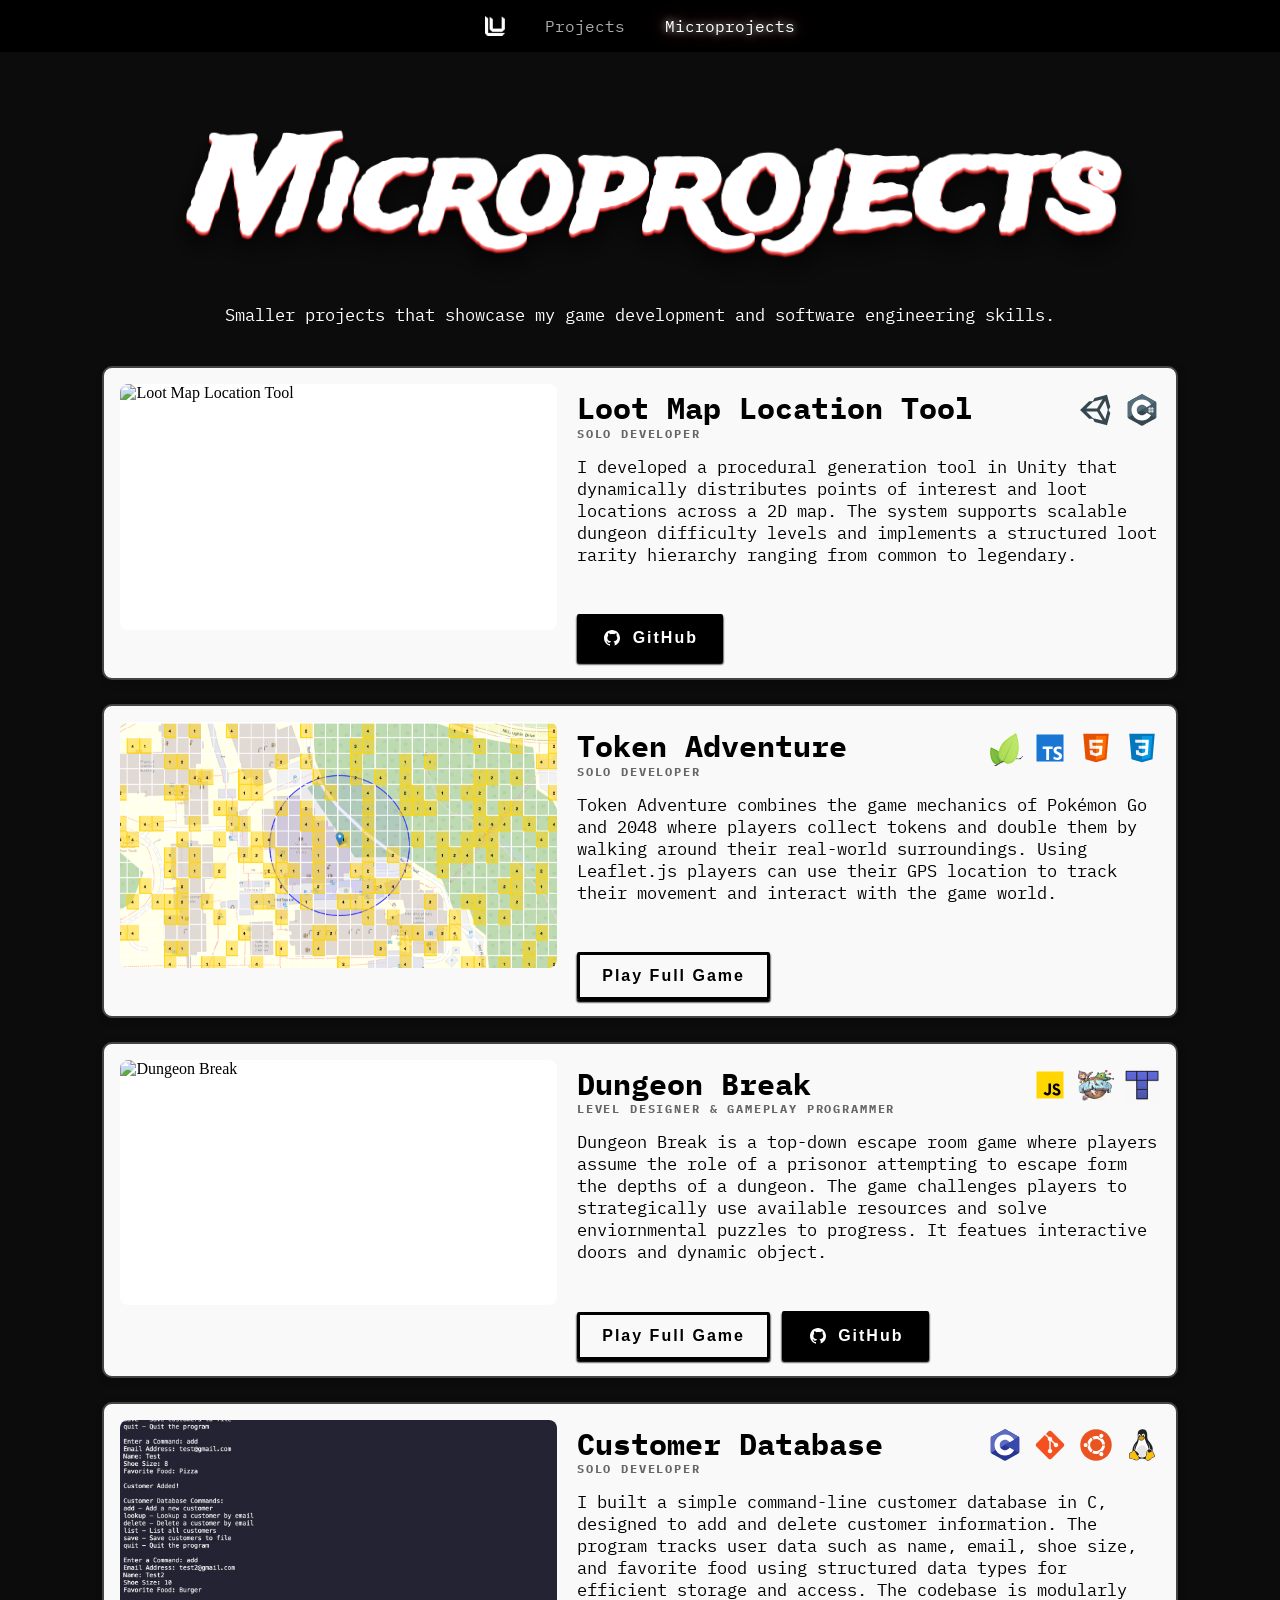
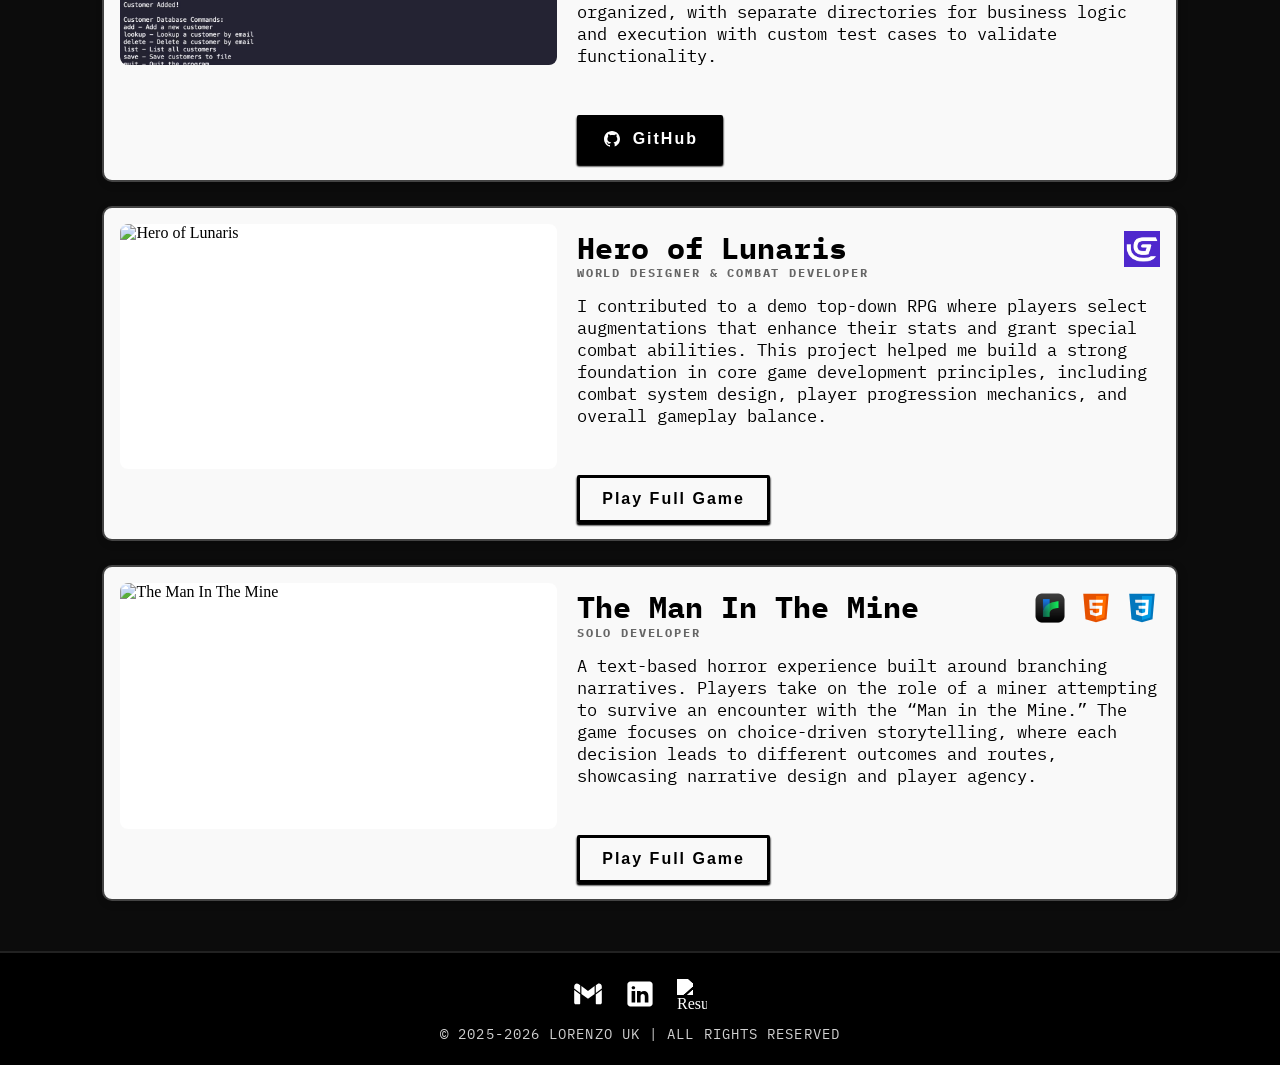
==== microprojects.html @ d59fb5ec "Portfolio v3.3 Finished" ====
<!DOCTYPE html>
<html lang="en">
<head>
    <meta charset="UTF-8">
    <meta name="viewport" content="width=device-width, initial-scale=1.0">
    <title>Lorenzo Uk - Microprojects</title>
    <link rel="preconnect" href="https://fonts.googleapis.com">
    <link rel="preconnect" href="https://fonts.gstatic.com" crossorigin>
    <link href="https://fonts.googleapis.com/css2?family=Trade+Winds&display=swap" rel="stylesheet">
    <link href="https://fonts.googleapis.com/css2?family=IBM+Plex+Mono:ital,wght@0,100;0,200;0,300;0,400;0,500;0,600;0,700;1,100;1,200;1,300;1,400;1,500;1,600;1,700&family=Londrina+Outline&family=Rubik+Glitch&display=swap" rel="stylesheet">
    <link rel="icon" href="img/icons/logo.png" type="image/png">
    <link rel="stylesheet" href="style.css">
</head>
<body class="projects-page microprojects-page">

    <!-- Navigation Bar -->
    <nav class="navbar">
        <div class="home">
            <a href="index.html" class="nav-link nav-home"><img src="img/icons/logo.png" alt="Logo" class="logo"></a>
        </div>
        <a href="projects.html" class="nav-link">Projects</a>
        <a href="microprojects.html" class="nav-link active">Microprojects</a>
    </nav>

    <main>
        <!-- Projects -->
        <section class="project-showcase" id="projects">
        <div class="projects-overlay">
            <div class="projects">
            <div class="projects-text">
                <h1>Microprojects</h1>
                <p>Smaller projects that showcase my game development and software engineering skills.</p>
            </div>

                <div class="content-box content-box-split" id="loot-map-location-tool">
                    <div class="showcase-section">
                        <img class="showcase-img" src="img/showcase/lootmaplocation.png" alt="Loot Map Location Tool">
                    </div>
                    <div class="contents">
                        <h2>Loot Map Location Tool</h2>
                        <div class="project-role">Solo Developer</div>
                        <div class="project-icons">
                            <img class="icon-img" src="img/icons/unity.svg" alt="Unity">
                            <img class="icon-img" src="img/icons/c-sharp.svg" alt="C#">
                        </div>
                        <p>I developed a procedural generation tool in Unity that dynamically distributes points of interest and loot locations across a 2D map. The system supports scalable dungeon difficulty levels and implements a structured loot rarity hierarchy ranging from common to legendary.</p>
                        <div class="project-actions">
                            <div class="project-actions">
                                <a class="project-link project-link-github" href="https://github.com/lorenzouk/loot-map-generator" target="_blank" rel="noopener noreferrer" aria-label="GitHub repository for Loot Map Location Tool">
                                    <img src="img/icons/social-github.svg" alt="GitHub">
                                    <span>GitHub</span>
                                </a>
                            </div>
                        </div> 
                    </div>
                </div>

                <div class="content-box content-box-split" id="token-adventure">
                    <div class="showcase-section">
                        <img class="showcase-img" src="img/showcase/tokenadventure.png" alt="Token Adventure">
                    </div>
                    <div class="contents">
                        <h2>Token Adventure</h2>
                        <div class="project-role">Solo Developer</div>
                        <div class="project-icons">
                            <img class="icon-img" src="img/icons/leaflet.png" alt="Leaflet.js">
                            <img class="icon-img" src="img/icons/typescript.svg" alt="TypeScript">
                            <img class="icon-img" src="img/icons/html5.svg" alt="HTML5">
                            <img class="icon-img" src="img/icons/css.svg" alt="CSS">
                        </div>
                        <p>Token Adventure combines the game mechanics of Pokémon Go and 2048 where players collect tokens and double them by walking around their real-world surroundings. Using Leaflet.js players can use their GPS location to track their movement and interact with the game world.
                        <div class="project-actions">
                            <div class="project-actions">
                                <a class="project-link project-link-primary" href="https://lorenzouk.github.io/cmpm-121-f25-d3/" target="_blank" rel="noopener noreferrer">
                                    <span>Play Full Game</span>
                                </a>
                            </div>
                        </div> 
                    </div>
                </div>

                <div class="content-box content-box-split" id="dungeon-break">
                    <div class="showcase-section">
                        <img class="showcase-img" src="img/showcase/dungeonbreak.png" alt="Dungeon Break">
                    </div>
                    <div class="contents">
                        <h2>Dungeon Break</h2>
                        <div class="project-role">Level Designer & Gameplay Programmer</div>
                        <div class="project-icons">
                            <img class="icon-img" src="img/icons/javascript.svg" alt="JavaScript">
                            <img class="icon-img" src="img/icons/phaser.png" alt="Phaser">
                            <img class="icon-img" src="img/icons/tiled.png" alt="Tiled">
                        </div>
                        <p>Dungeon Break is a top-down escape room game where players assume the role of a prisonor attempting to escape form the depths of a dungeon. The game challenges players to strategically use available resources and solve enviornmental puzzles to progress. It featues interactive doors and dynamic object.</p>
                        <div class="project-actions">
                            <div class="project-actions">
                                <a class="project-link project-link-github" href="https://github.com/lorenzouk/dungeon-break" target="_blank" rel="noopener noreferrer" aria-label="GitHub repository for Dungeon Break">
                                    <img src="img/icons/social-github.svg" alt="GitHub">
                                    <span>GitHub</span>
                                </a>
                                <a class="project-link project-link-primary" href="https://lorenzouk.itch.io/dungeon-break" target="_blank" rel="noopener noreferrer">
                                    <span>Play Full Game</span>
                                </a>
                            </div>
                        </div> 
                    </div>
                </div>

                <div class="content-box content-box-split" id="customer-database">
                    <div class="showcase-section">
                        <img class="showcase-img" src="/img/showcase/customer.png" alt="Customer Database">
                    </div>
                    <div class="contents">
                        <h2>Customer Database</h2>
                        <div class="project-role">Solo Developer</div>
                        <div class="project-icons">
                            <img class="icon-img" src="img/icons/c.svg" alt="C">
                            <img class="icon-img" src="img/icons/git.svg" alt="Git">
                            <img class="icon-img" src="img/icons/ubuntu.svg" alt="Ubuntu">
                            <img class="icon-img" src="img/icons/linux.svg" alt="Linux">
                        </div>
                        <p>I built a simple command-line customer database in C, designed to add and delete customer information. The program tracks user data such as name, email, shoe size, and favorite food using structured data types for efficient storage and access. The codebase is modularly organized, with separate directories for business logic and execution with custom test cases to validate functionality.</p>
                        <div class="project-actions">
                            <div class="project-actions">
                                <a class="project-link project-link-github" href="https://github.com/lorenzouk/customer-database" target="_blank" rel="noopener noreferrer" aria-label="GitHub repository for Customer Database">
                                    <img src="img/icons/social-github.svg" alt="GitHub">
                                    <span>GitHub</span>
                                </a>
                            </div>
                        </div> 
                    </div>
                </div>
                
                <div class="content-box content-box-split" id="hero-of-lunaris">
                    <div class="showcase-section">
                        <img class="showcase-img" src="img/showcase/herooflunaris.png" alt="Hero of Lunaris">
                    </div>
                    <div class="contents">
                        <h2>Hero of Lunaris</h2>
                        <div class="project-role">World Designer & Combat Developer</div>
                        <div class="project-icons">
                            <img class="icon-img" src="img/icons/gdevelop.png" alt="GDevelop">
                        </div>
                        <p>I contributed to a demo top-down RPG where players select augmentations that enhance their stats and grant special combat abilities. This project helped me build a strong foundation in core game development principles, including combat system design, player progression mechanics, and overall gameplay balance.</p>
                        <div class="project-actions">
                            <div class="project-actions">
                                <a class="project-link project-link-primary" href="https://lorenzouk.itch.io/hero-of-lunaris" target="_blank" rel="noopener noreferrer">
                                    <span>Play Full Game</span>
                                </a>
                            </div>
                        </div> 
                    </div>
                </div>

                <div class="content-box content-box-split" id="the-man-in-the-mine">
                    <div class="showcase-section">
                        <img class="showcase-img" src="img/showcase/themaninthemine.png" alt="The Man In The Mine">
                    </div>
                    <div class="contents">
                        <h2>The Man In The Mine</h2>
                        <div class="project-role">Solo Developer</div>
                        <div class="project-icons">
                            <img class="icon-img" src="img/icons/twine.png" alt="Twine">
                            <img class="icon-img" src="img/icons/html5.svg" alt="HTML5">
                            <img class="icon-img" src="img/icons/css.svg" alt="CSS">
                        </div>
                        <p>A text-based horror experience built around branching narratives. Players take on the role of a miner attempting to survive an encounter with the “Man in the Mine.” The game focuses on choice-driven storytelling, where each decision leads to different outcomes and routes, showcasing narrative design and player agency.</p>
                        <div class="project-actions">
                            <div class="project-actions">
                                <a class="project-link project-link-primary" href="https://lorenzouk.itch.io/the-man-in-the-mine" target="_blank" rel="noopener noreferrer">
                                    <span>Play Full Game</span>
                                </a>
                            </div>
                        </div> 
                    </div>
                </div>

            </div>
        </div>
        </section>

        <!-- Footer -->
        <footer>
            <nav class="socials" id="socials" aria-label="Social media links">
                    <a href="mailto:lorenzokiri.uk@gmail.com" target="_blank" rel="noopener noreferrer" aria-label="Email">
                        <img src="img/icons/social-email.svg" alt="Email" class="social-icon" width="40" height="40">
                    </a>
                    <a href="https://www.linkedin.com/in/lorenzo-uk/" target="_blank" rel="noopener noreferrer" aria-label="LinkedIn">
                        <img src="img/icons/social-linkedin.svg" alt="LinkedIn" class="social-icon" width="40" height="40">
                    </a>
                    <a href="downloads/lorenzo_uk_resume.pdf" target="_blank" rel="noopener noreferrer" aria-label="Resume">
                        <img src="img/icons/resume.svg" alt="Resume" class="social-icon" width="40" height="40">
                    </a>
                    </nav>
            <p class="copyright">&copy; 2025-2026 Lorenzo Uk | All rights reserved</p>
        </footer>
  </main>
  <script src="script.js"></script>
</body>
</html>
---- style.css ----
/* Base */
body {
  margin: 0;
  background-color: black;
}

/* Logo */
.home {
  display: flex;
  align-items: center;
}

.logo {
  height: 20px;
  width: auto;
  transition: filter 0.2s ease, transform 0.2s ease;
}

.home a {
  display: inline-flex;
  align-items: center;
  transition: transform 0.2s ease;
}

.home a:hover .logo,
.home a.active .logo {
  filter: brightness(0) saturate(100%) invert(19%) sepia(91%) saturate(7244%) hue-rotate(357deg) brightness(91%) contrast(120%) drop-shadow(0 0 10px rgba(255, 90, 90, 0.9));
  transform: scale(1.06);
}

/* Typography */
h1 {
  font-size: 130px;
  font-family: "Trade Winds", system-ui;
  margin-bottom: 1px;
  text-shadow:
    0 1px 0 #ff7d7d,
    0 2px 0 #e65858,
    0 3px 0 #c82f2f,
    0 4px 0 #990d0d,
    0 10px 18px rgba(0, 0, 0, 0.50),
    0 16px 28px rgba(0, 0, 0, 0.40),
    0 24px 40px rgba(0, 0, 0, 0.30);
  transform: perspective(500px) rotateX(6deg) rotateY(-2deg);
}

h2 {
  font-size: 30px;
  margin: 0;
}

h3 {
  font-family: "Londrina Outline", "Rubik Glitch", sans-serif;
  font-size: clamp(2.2rem, 3.5vw, 3rem);
  color: #ff2a2a;
  text-shadow:
    0 0 1px #000000,
    0 0 4px #ff6b6b,
    0 0 8px rgba(255, 26, 26, 0.35),
    0 1px 0 #000000,
    0 2px 0 #000000,
    0 3px 0 #000000,
    0 10px 18px rgba(0, 0, 0, 0.60),
    0 16px 28px rgba(0, 0, 0, 0.45);
  transform: perspective(700px) rotateX(6deg) rotateY(-2deg);
  margin-top: 0;
  margin-left: -8px;
}

h4 {
  font-size: 30px;
  margin-top: 0;
  margin-bottom: 18px;
  font-family: "Trade Winds", system-ui;
  color: #fefcfc;
  text-shadow:
    0 1px 0 #ff7d7d,
    0 2px 0 #e65858,
    0 3px 0 #c82f2f,
    0 4px 0 #990d0d,
    0 10px 18px rgba(0, 0, 0, 0.50),
    0 16px 28px rgba(0, 0, 0, 0.40),
    0 24px 40px rgba(0, 0, 0, 0.30);
  transform: perspective(500px) rotateX(6deg) rotateY(-2deg);
}

p {
  font-size: 16.5px;
  font-family: "IBM Plex Mono", monospace;
}

.role-prefix {
  color: #d9f6ff;
}

.role-text {
  display: inline-block;
  margin-left: 250px;
  margin-top: -10px;
  font-family: "Londrina Outline", "Rubik Glitch", sans-serif;
  font-size: clamp(2.2rem, 3.5vw, 3rem);
  color: #ff2a2a;
  text-shadow:
    0 0 1px #000000,
    0 0 4px #ff6b6b,
    0 0 8px rgba(255, 26, 26, 0.35),
    0 1px 0 #000000,
    0 2px 0 #000000,
    0 3px 0 #000000,
    0 10px 18px rgba(0, 0, 0, 0.60),
    0 16px 28px rgba(0, 0, 0, 0.45);
  transform: perspective(700px) rotateX(6deg) rotateY(-2deg);
  transition: opacity 0.35s ease, transform 0.35s ease;
}

.role-text.show {
  opacity: 1;
  transform: translateY(0) scale(1);
}

.role-text:not(.show) {
  opacity: 0;
  transform: translateY(8px) scale(0.97);
}

.role-cursor {
  color: #ffffff;
  animation: cursorBlink 1s steps(1) infinite;
}

/* Navigation */
.navbar {
  position: fixed;
  top: 0;
  left: 0;
  background-color: black;
  box-sizing: border-box;
  display: flex;
  justify-content: center;
  padding: 2px 15px;
  width: 100%;
  z-index: 1000;
}

.navbar a,
.navbar .nav-link {
  color: rgb(172, 171, 171);
  text-decoration: none;
  padding: 14px 20px;
  font-size: 16px;
  font-family: "IBM Plex Mono", monospace;
  transition: color 0.3s ease, text-shadow 0.3s ease, box-shadow 0.3s ease, transform 0.2s ease;
}

.navbar .nav-link {
  display: inline-flex;
  align-items: center;
  justify-content: center;
  border-radius: 6px;
}

.navbar .nav-link:hover,
.navbar .nav-link.active {
  color: #fff;
  text-shadow: 0 0 8px rgba(255, 255, 255, 0.8), 0 0 18px rgba(255, 90, 90, 0.7);
  box-shadow: none;
  transform: none;
}

.navbar .nav-link.active {
  filter: brightness(1.15);
}

.navbar a:hover {
  color: #fff;
  filter: none;
}

/* Hero */
.name {
  position: relative;
  height: 60vh;
  overflow: hidden;
}

.name .bg-video {
  position: absolute;
  top: 50%;
  left: 50%;
  width: 1920px;
  height: 1080px;
  transform: translate(-50%, -50%);
  object-fit: contain;
  z-index: -1;
  pointer-events: none;
}

.overlay {
  width: 100%;
  height: 100%;
  background: linear-gradient(rgba(0, 0, 0, 0.65), rgba(0, 0, 0, 0.75));
}

.name-layout {
  position: absolute;
  inset: 0;
  display: flex;
  align-items: center;
  justify-content: flex-start;
  gap: 40px;
  padding: 0 8%;
  box-sizing: border-box;
}

.hero-photo {
  width: 330px !important;
  height: auto !important;
  object-fit: contain !important;
  filter: drop-shadow(0 0 10px rgba(0, 0, 0, 0.55));
  opacity: 0.95;
  margin-top: 200px;
}

.name-text {
  position: absolute;
  top: 54%;
  left: 50%;
  transform: translate(-50%, -50%);
  text-align: center;
  color: white;
  line-height: 0.9;
}

.name-text h1 {
  letter-spacing: 2px;
  margin-bottom: 0;
  text-shadow:
    0 2px 0 #ffbfbf,
    0 4px 0 #ff8c8c,
    0 6px 0 #f04d4d,
    0 8px 0 #d81c1c,
    0 12px 20px rgba(0, 0, 0, 0.60),
    0 20px 34px rgba(0, 0, 0, 0.42),
    0 28px 46px rgba(0, 0, 0, 0.30);
  transform: perspective(700px) rotateX(8deg) rotateY(-3deg);
}

/* Bio Section */
.bio-section {
  background-color: #0a0a0a;
  padding: 40px 8%;
  border-top: 1px solid #222;
  border-bottom: 1px solid #222;
}

.bio-container {
  max-width: 1200px;
  margin: 0 auto;
  display: flex;  align-items: center;
  justify-content: space-between;
  gap: 60px;
  padding: 50px;
}

.bio-text {
  color: #d9d9d9;
  font-size: 18px;
  line-height: 1.6;
  font-family: "IBM Plex Mono", monospace;
  margin: 0;
}

.tech-stack {
  display: flex;
  flex-direction: column;
  align-items: center;
  border: 2px solid #ff0000;
  padding: 25px 35px;
  border-radius: 8px;
  box-shadow: 0 0 15px rgba(169, 0, 0, 0.636), 0 0 30px rgba(0, 0, 0, 0.5);
  transition: all 0.3s ease;
}

.tech-icons {
  display: grid;
  grid-template-columns: repeat(5, 1fr);
  gap: 20px;
}

.tech-icons img {
  width: 40px;
  height: 40px;
  opacity: 0.8;
  transition: opacity 0.3s ease, transform 0.3s ease;
}

.tech-icons img:hover {
  opacity: 1;
  transform: scale(1.1);
}

.tech-icons a {
  display: flex;
  text-decoration: none;
}

.content-box {
  transition: transform 0.2s ease, box-shadow 0.2s ease;
}

body.microprojects-page .content-box:has(.project-link),
body.microprojects-page .content-box:has(.project-link):hover,
body.microprojects-page .content-box:hover {
  cursor: default;
  transform: none;
  box-shadow: 2px 2px 8px rgba(0,0,0,0.2);
}

.content-box:has(.project-link) {
  cursor: pointer;
}

.content-box:has(.project-link):hover {
  transform: scale(1.02);
}

/* Buttons and Links */
button {
  font-size: 15px;
  font-family: 'FFFFORWA', sans-serif;
  letter-spacing: 2px;
  font-weight: bold;
  text-align: center;
  padding: 0.7em 2em;
  border: 3px solid #000;
  border-radius: 2px;
  background: none;
  color: #000;
  text-decoration: none;
  box-shadow: 0 2px 2px black, 0 2px 2px black;
  transition: 0.3s ease all;
  position: relative;
  z-index: 1;
}

button:before {
  content: '';
  position: absolute;
  top: 0;
  left: 50%;
  right: 50%;
  bottom: 0;
  background-color: black;
  opacity: 0;
  transition: 0.5s all ease;
  z-index: -1;
}

button:hover,
button:focus-visible {
  color: white;
}

button:hover:before,
button:focus-visible:before {
  left: 0;
  right: 0;
  opacity: 1;
}

button:active {
  transform: scale(0.9);
}

.project-actions {
  display: flex;
  align-items: center;
  justify-content: flex-start;
  gap: 12px;
  flex-wrap: wrap;
  margin-top: 1.5rem;
}

.project-link {
  display: inline-flex;
  align-items: center;
  justify-content: center;
  gap: 0.65rem;
  min-height: 48px;
  padding: 0.7em 1.4em;
  font-family: 'Raleway', sans-serif;
  letter-spacing: 2px;
  font-weight: bold;
  border: 3px solid #000;
  border-radius: 2px;
  background: none;
  color: #000;
  text-decoration: none;
  box-shadow: 0 2px 2px black, 0 2px 2px black;
  transition: 0.3s ease all;
  position: relative;
  z-index: 1;
  box-sizing: border-box;
}

.resume-button {
  margin-top: 1.75rem;
  border-color: #ff2a2a;
  color: #ff2a2a;
  box-shadow: 0 2px 2px rgba(255, 42, 42, 0.7), 0 2px 2px rgba(255, 42, 42, 0.7);
}

.project-link.resume-button:before {
  content: '';
  position: absolute;
  top: 0;
  left: 50%;
  right: 50%;
  bottom: 0;
  background-color: #ff2a2a;
  opacity: 0;
  transition: 0.5s all ease;
  z-index: -1;
}

.project-link.resume-button:hover,
.project-link.resume-button:focus-visible {
  color: #fff;
}

.project-link.resume-button:hover:before,
.project-link.resume-button:focus-visible:before {
  left: 0;
  right: 0;
  opacity: 1;
}

.project-link:before {
  content: '';
  position: absolute;
  top: 0;
  left: 50%;
  right: 50%;
  bottom: 0;
  background-color: #000;
  opacity: 0;
  transition: 0.5s all ease;
  z-index: -1;
}

.project-link:hover,
.project-link:focus-visible {
  color: #fff;
}

.project-link:hover:before,
.project-link:focus-visible:before {
  left: 0;
  right: 0;
  opacity: 1;
}

.project-link:active {
  transform: scale(0.9);
}

.project-link img {
  width: 20px;
  height: 20px;
  display: block;
  filter: brightness(0) saturate(100%);
}

.project-link:hover img,
.project-link:focus-visible img {
  filter: brightness(0) invert(1);
}

.project-link-primary {
  order: 1;
  flex: 0 0 auto;
}

.project-link-github {
  order: 2;
  min-width: 132px;
  background-color: #000;
  color: #fff;
}

.project-link-github:before {
  background-color: #fff;
}

.project-link-github img {
  filter: brightness(0) invert(1);
}

.project-link-github:hover,
.project-link-github:focus-visible {
  color: #000;
}

.project-link-github:hover img,
.project-link-github:focus-visible img {
  filter: brightness(0) saturate(100%);
}

.project-icons {
  margin: 0.75rem 0 0.2rem;
}

.project-icons .icon-img {
    width: 24px;
    height: auto;
    margin-right: 0.4rem;
    vertical-align: middle;
    animation: none !important;
    transition: none !important;
    filter: none !important;
    cursor: default !important;
}

.project-icons .icon-img:hover {
    transform: none !important;
    filter: none !important;
}

.project-role {
    font-size: 0.72rem;
    font-weight: 700;
    letter-spacing: 0.16em;
    text-transform: uppercase;
    color: #666;
  margin: 0 0 0.9rem;
}

.box {
  color: black;
  width: 260px;
  padding: 20px;
  border-radius: 10px;
  background: linear-gradient(135deg, #ffffff 0%, #f9f9f9 100%);
  box-shadow: 2px 2px 8px rgba(0,0,0,0.2);
  transition: all 0.4s ease;
  opacity: 0;
  transform: translateY(40px);
  position: relative;
  overflow: hidden;
}

.box::before {
  position: absolute;
  top: -50%;
  left: -50%;
  width: 200%;
  height: 200%;
  background: radial-gradient(circle, rgba(255,255,255,0.3) 0%, transparent 70%);
  opacity: 0;
  transition: opacity 0.4s ease;
  pointer-events: none;
}

.box:hover::before {
  opacity: 1;
}

.box:hover {
  transform: translateY(-12px) scale(1.03);
  box-shadow: 0 12px 24px rgba(0, 0, 0, 0.25), 0 0 40px rgba(0, 0, 0, 0.1);
}

.contact {
  max-width: 900px;
  margin: 0 auto;
  text-align: center;
}

.contact h3 {
  margin-bottom: 12px;
  margin-left: 0;
}

.contact p {
  margin: 0 auto;
  max-width: 700px;
  color: #d9d9d9;
  line-height: 1.7;
  font-size: 1rem;
}

.socials {
  display: flex;
  align-items: center;
  gap: 18px;
  flex-wrap: wrap;
  margin: 28px auto 0;
  margin-left: -7px;
  max-width: 900px;
}

.socials a {
  display: inline-flex;
  align-items: center;
  justify-content: center;
  width: 42px;
  height: 42px;
  border: none;
  background: transparent;
  border-radius: 0;
  transition: transform 0.2s ease;
}

.social-icon {
  width: 38px;
  height: 38px;
  display: block;
  object-fit: contain;
  filter: brightness(0) invert(1);
  transition: filter 0.2s ease;
}

.socials a:hover .social-icon {
  filter: brightness(0) saturate(100%) invert(24%) sepia(99%) saturate(7120%) hue-rotate(352deg) brightness(95%) contrast(105%);
}

footer .socials {
  display: flex;
  align-items: center;
  justify-content: center;
  gap: 14px;
  flex-wrap: wrap;
  margin: 0 auto;
  width: 100%;
}

footer .socials a {
  width: 38px;
  height: 38px;
}

footer .social-icon {
  width: 30px;
  height: 30px;
}

footer {
  display: flex;
  flex-direction: column;
  justify-content: center;
  align-items: center;
  gap: 12px;
  background: #000000;
  border-top: 1px solid #222;
  padding: 22px 16px;
  width: 100%;
  box-sizing: border-box;
}

.copyright {
  margin: 0;
  color: #d1d1d1;
  font-size: 0.85rem;
  letter-spacing: 0.08em;
  text-transform: uppercase;
  text-align: center;
}


/* Projects */
.projects-page {
  background: #000;
  scroll-behavior: smooth;
}

.projects-page .project-side-nav {
  position: fixed;
  left: 18px;
  top: 50%;
  transform: translateY(-50%);
  width: 200px;
  background: rgba(18, 18, 18, 0.92);
  border: 1px solid rgba(255, 255, 255, 0.08);
  border-radius: 14px;
  z-index: 1200;
  backdrop-filter: blur(4px);
}

.projects-page .project-side-nav ul {
  list-style: none;
  margin: 0;
  padding: 12px 10px;
  display: flex;
  flex-direction: column;
  gap: 8px;
}

.projects-page .project-side-nav a {
  display: block;
  padding: 10px 12px;
  border-radius: 9px;
  color: #d9d9d9;
  text-decoration: none;
  font-family: "IBM Plex Mono", monospace;
  font-size: 0.78rem;
  letter-spacing: 0.08em;
  text-transform: uppercase;
  line-height: 1.35;
  transition: background-color 0.2s ease, color 0.2s ease, box-shadow 0.2s ease, transform 0.2s ease;
}

.projects-page .project-side-nav a:hover,
.projects-page .project-side-nav a.active {
  background: rgba(255, 255, 255, 0.06);
  color: #ffffff;
  box-shadow: inset 0 0 0 1px rgba(255, 255, 255, 0.08);
  transform: translateX(2px);
}

.project-showcase {
  background-color: #171717;
  border-top: 1px solid #151515;
  border-bottom: 1px solid #222;
}

.project-showcase .projects-overlay {
  background: rgba(10, 10, 10, 0.82);
  padding: 50px 8%;
}

.microprojects-page .content-box {
  scroll-margin-top: 90px;
}

.microprojects-page .content-box + .content-box {
  margin-top: 24px;
}

.projects-background {
  position: relative;
  overflow: hidden;
  background: linear-gradient(135deg, #0b0b0b 0%, #232323 100%);
}

.projects {
  justify-content: space-between;
  margin: 0 auto;
  color: white;
}

.projects-overlay {
  background: rgba(0, 0, 0, 0.7);
  position: relative;
  z-index: 2;
  padding: 50px;
}

.projects-text {
  text-align: center;
  margin-top: -60px;
  margin-bottom: 40px;
}


.featured-project-card {
  width: min(1040px, 100%);
  margin: 0 auto 42px;
  padding: 22px 22px 18px;
  background: #ffffff;
  border: 2px solid #000000;
  border-radius: 10px;
  color: #111111;
  box-shadow: 0 2px 0 rgba(0, 0, 0, 0.25);
  scroll-margin-top: 90px;
}

.featured-project-header {
  display: flex;
  align-items: center;
  justify-content: space-between;
  gap: 16px;
  margin-bottom: 18px;
}

.featured-project-header > div:first-child {
  display: flex;
  flex-direction: column;
  justify-content: center;
}

.featured-tag {
  display: inline-block;
  padding: 6px 10px;
  margin-bottom: 10px;
  border-radius: 999px;
  font-size: 0.68rem;
  font-family: "IBM Plex Mono", monospace;
  letter-spacing: 0.12em;
  text-transform: uppercase;
}

.featured-project-card h2 {
  margin: 0;
  font-size: clamp(1.9rem, 3vw, 3.2rem);
  font-family: "IBM Plex Mono", monospace;
  font-weight: 700;
  letter-spacing: 0.02em;
  text-shadow: none;
  margin-left: -4px;
  color: #111111;
}

.featured-project-card .project-role {
  margin: -3px 0 0;
  font-size: 1rem;
  font-family: "IBM Plex Mono", monospace;
  font-weight: 700;
  letter-spacing: 0.12em;
  text-transform: uppercase;
  color: #333333;
}

.featured-project-card .project-time {
  margin: 6px 0 0;
  font-size: 0.8rem;
  font-family: "IBM Plex Mono", monospace;
  font-weight: 600;
  letter-spacing: 0.08em;
  text-transform: uppercase;
  color: #666666;
}

.project-tech-icons {
  display: flex;
  align-items: center;
  justify-content: flex-end;
  flex-wrap: wrap;
  gap: 12px;
  padding: 12px 14px;
  background: rgba(0, 0, 0, 0.02);
  border: 1px solid rgba(0, 0, 0, 0.08);
  border-radius: 12px;
  height: fit-content;
  align-self: flex-start;
  margin-top: 0px;
}

.project-tech-icons .icon-img {
  width: 33px;
  height: 33px;
  object-fit: contain;
  border-radius: 10px;
  padding: 5px;
  background: #ffffff;
  border: 1px solid rgba(0, 0, 0, 0.08);
}

.featured-images {
  display: grid;
  grid-template-columns: repeat(2, minmax(0, 1fr));
  gap: 18px;
  margin-bottom: 22px;
  align-items: stretch;
}

.featured-images img,
.featured-images video {
  display: block;
  width: 100%;
  height: 100%;
  min-height: 330px;
  aspect-ratio: 16 / 10;
  object-fit: cover;
  border-radius: 8px;
  border: none;
  background: transparent;
  box-shadow: none;
}

.cycle-image {
  transition: opacity 2.4s ease-in-out;
  opacity: 1;
}

.project-details-stack {
  display: flex;
  flex-direction: column;
  gap: 18px;
  margin-top: 8px;
}

.detail-block {
  padding: 18px 18px 16px;
  background: #ffffff;
  border: 2px solid #000000;
  border-radius: 8px;
  box-shadow: none;
}

.detail-block h3 {
  margin: 0 0 10px;
  font-size: clamp(1.4rem, 2vw, 2rem);
  font-family: "IBM Plex Mono", monospace;
  color: #111111;
  text-shadow: none;
  transform: none;
}

.detail-block h3 + p {
  margin-top: 0;
  margin-bottom: 18px;
}

.detail-block p:last-child {
  margin-bottom: 0;
}

.detail-block p,
.detail-block li {
  margin: 0;
  color: #111111;
  line-height: 1.7;
  font-family: "IBM Plex Mono", monospace;
  font-size: 16.5px;
}

.detail-block ul {
  margin: 0;
  padding-left: 1.3rem;
  display: grid;
  gap: 0.25rem;
}

.detail-block li {
  list-style: disc;
}

.content-box {
  color: black;
  flex: 0 0 calc((100% - 24px) / 2);
  min-width: 340px;
  max-width: 1220px;
  padding: 16px;
  margin: 0 auto;
  box-sizing: border-box;
  border: 2px solid #444;
  border-radius: 10px;
  background-color: #f9f9f9;
  box-shadow: 2px 2px 8px rgba(0,0,0,0.2);
  transition: all 0.6s ease;
}

.projects-track .content-box + .content-box {
  margin-top: 20px;
}

.content-box-split {
  display: flex;
  align-items: flex-start;
  gap: 20px;
}

.content-box-split .showcase-section {
  flex: 0 0 42%;
  width: auto;
  margin: 0;
}

.content-box-split .contents {
  flex: 1;
  min-width: 0;
  position: relative;
  padding-right: 0;
}

.content-box-split .project-icons {
  position: absolute;
  top: -7px;
  right: 0;
  margin: 0;
  display: flex;
  align-items: center;
  gap: 0.6rem;
}

.content-box-split .project-icons .icon-img {
  width: 36px;
  margin-right: 0;
}

.content-box:hover {
  transform: scale(1.02);
  box-shadow: 4px 4px 16px rgba(0, 0, 0, 0.3);
}

.content-box h2 {
  margin: 8px 0 4px;
  line-height: 1.05;
}

.content-box h2,
.content-box .project-role,
.content-box p {
  font-family: "IBM Plex Mono", monospace;
}

.project-role {
  line-height: 1;
  margin: 0 0 0.95rem;
}

.content-box .project-icons {
  margin: 0.9rem 0 0.2rem;
}

.content-box .project-actions {
  justify-content: flex-start;
}

.showcase-section {
  width: 100%;
  margin: 12px 0;
  border-radius: 8px;
  overflow: hidden;
  background-color: #fff;
  display: flex;
  align-items: center;
  justify-content: center;
  aspect-ratio: 16 / 9;
}

.showcase-section video,
.showcase-section img {
  display: block;
  width: 100%;
  height: 100%;
  object-fit: cover;
  border-radius: 6px;
}

.showcase-section--lower video,
.showcase-section--lower img {
  object-position: 55%;
}

.showcase-section .tile-mapping-zoom {
  transform: scale(3);
  transform-origin: center;
}
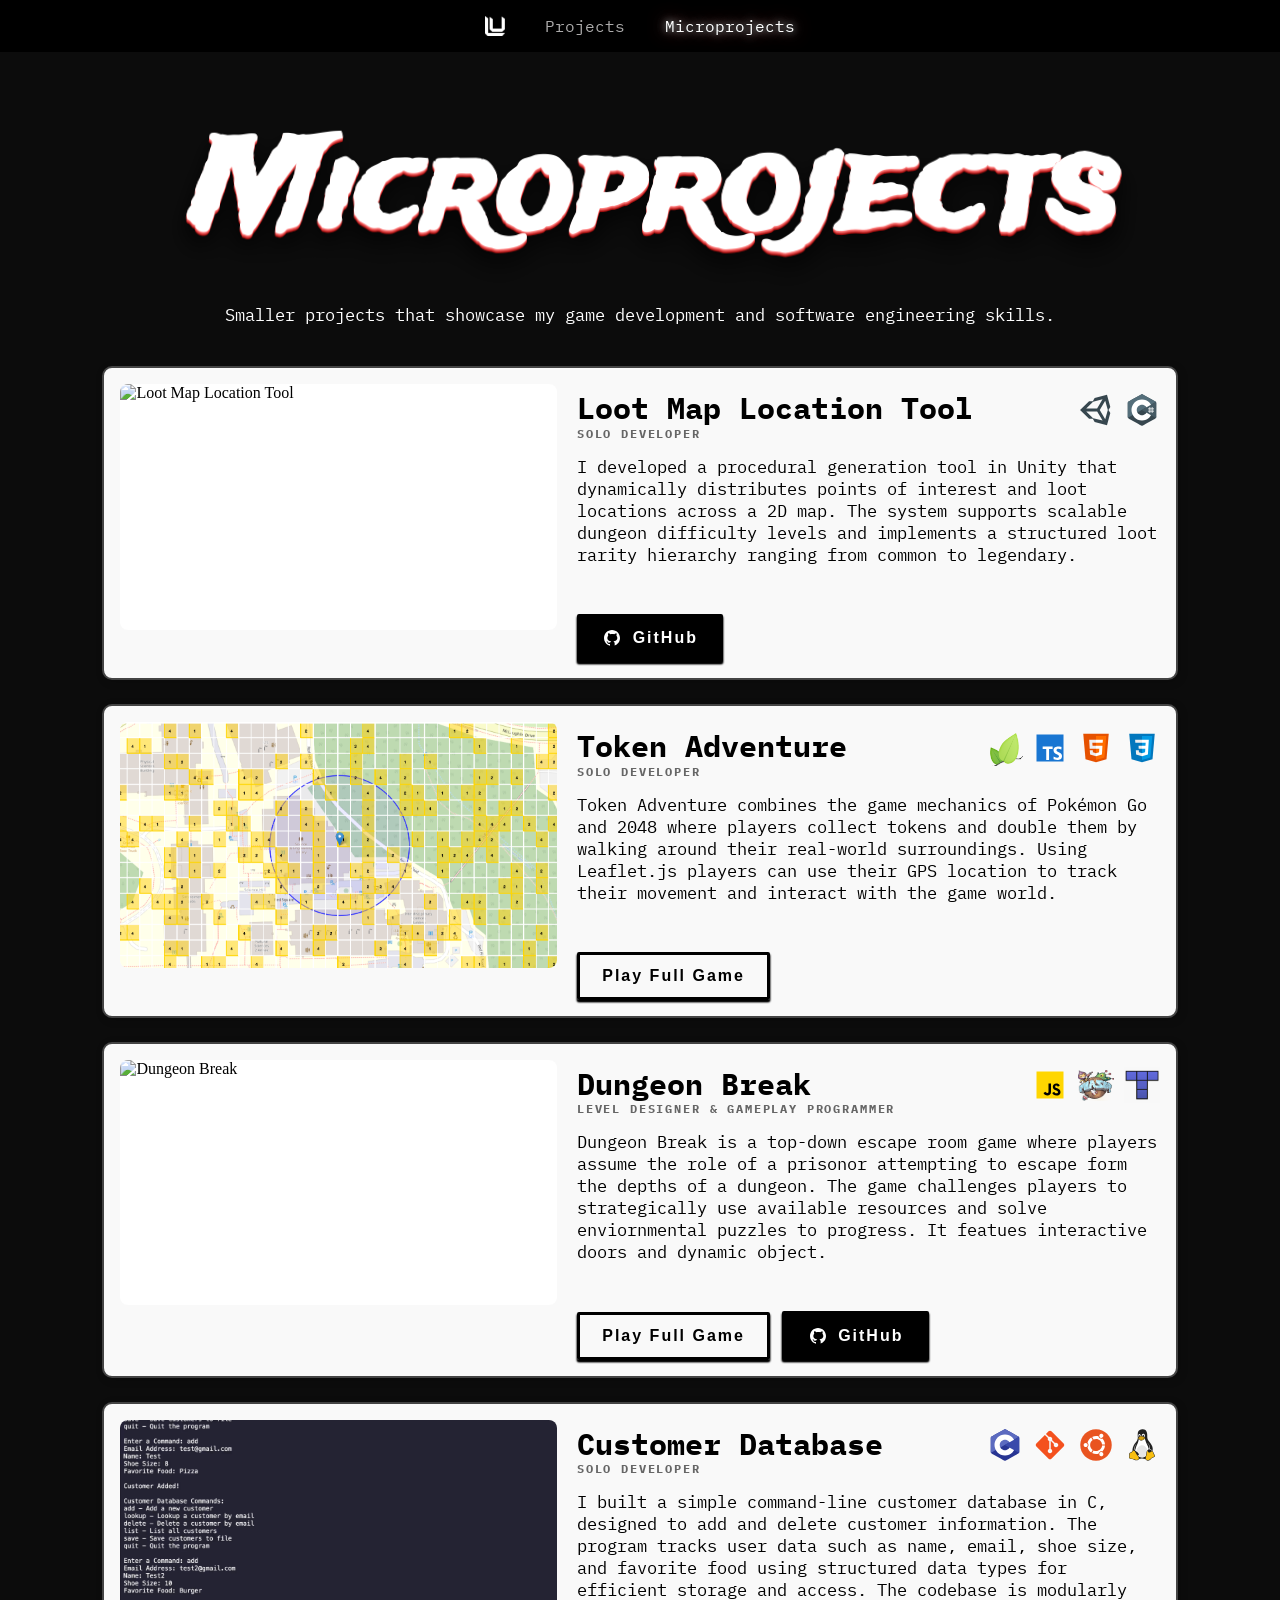
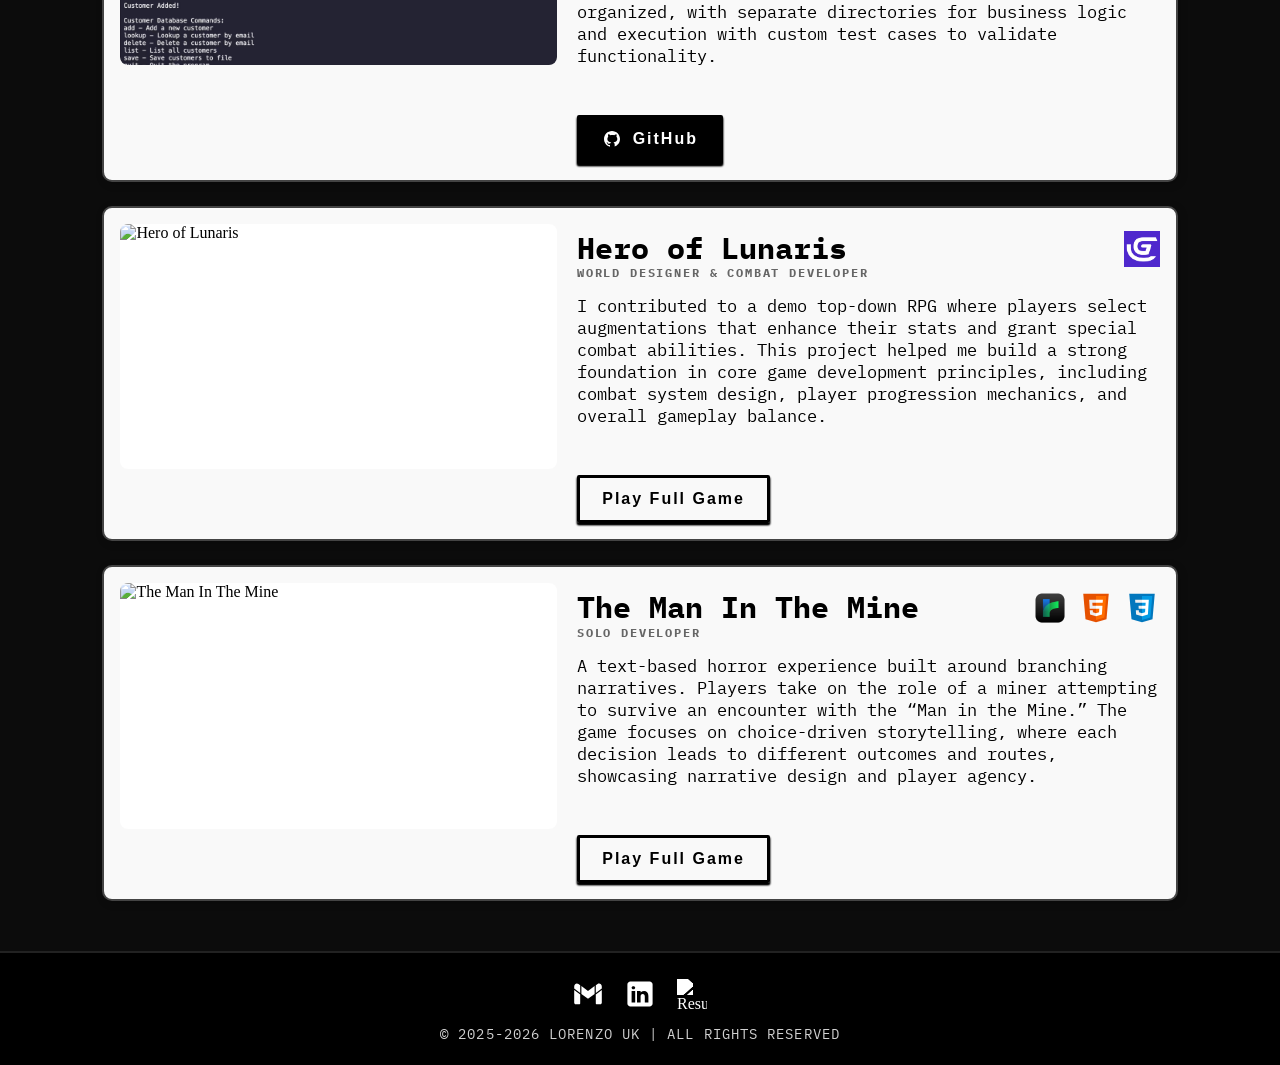
==== commit 42822307: "fixed image" ====
--- a/microprojects.html
+++ b/microprojects.html
@@ -108,7 +108,7 @@
 
                 <div class="content-box content-box-split" id="customer-database">
                     <div class="showcase-section">
-                        <img class="showcase-img" src="/img/showcase/customer.png" alt="Customer Database">
+                        <img class="showcase-img" src="/img/showcase/customerdatabase.png" alt="Customer Database">
                     </div>
                     <div class="contents">
                         <h2>Customer Database</h2>
--- a/style.css
+++ b/style.css
@@ -764,6 +764,7 @@
 
 .featured-project-card {
   width: min(1040px, 100%);
+  box-sizing: border-box;
   margin: 0 auto 42px;
   padding: 22px 22px 18px;
   background: #ffffff;
@@ -1046,4 +1047,329 @@
 .showcase-section .tile-mapping-zoom {
   transform: scale(3);
   transform-origin: center;
+}
+
+@media (max-width: 800px) {
+  .projects-page .project-side-nav {
+    display: none;
+  }
+
+  .project-showcase .projects-overlay {
+    padding: 82px 5% 36px;
+  }
+
+  .projects-text {
+    margin-top: 0;
+    margin-bottom: 28px;
+  }
+
+  .projects-text h1 {
+    font-size: clamp(2.5rem, 10vw, 4.75rem);
+    line-height: 1.05;
+    overflow-wrap: anywhere;
+  }
+
+  .projects-text p {
+    max-width: 42rem;
+    margin: 16px auto 0;
+    font-size: clamp(1rem, 2.5vw, 1.2rem);
+    line-height: 1.5;
+  }
+
+  .featured-project-card {
+    padding: 18px;
+  }
+
+  .featured-project-header {
+    align-items: flex-start;
+    flex-direction: column;
+    gap: 12px;
+  }
+
+  .featured-project-card .project-role {
+    font-size: 0.82rem;
+    line-height: 1.45;
+  }
+
+  .project-tech-icons {
+    justify-content: flex-start;
+    align-self: stretch;
+  }
+
+  .featured-images {
+    grid-template-columns: minmax(0, 1fr);
+    gap: 12px;
+  }
+
+  .featured-images img,
+  .featured-images video {
+    min-height: 0;
+    height: auto;
+    aspect-ratio: 16 / 10;
+  }
+
+  .detail-block {
+    padding: 16px;
+  }
+
+  .content-box {
+    flex: 0 0 100%;
+    width: 100%;
+    min-width: 0;
+    padding: 14px;
+  }
+
+  .content-box-split {
+    flex-direction: column;
+    align-items: stretch;
+    gap: 12px;
+  }
+
+  .content-box-split .showcase-section {
+    flex: none;
+    width: 100%;
+    aspect-ratio: 16 / 9;
+  }
+
+  .content-box-split .contents {
+    width: 100%;
+  }
+
+  .content-box-split .project-icons {
+    position: static;
+    display: flex;
+    flex-wrap: wrap;
+    gap: 8px;
+    margin: 8px 0 12px;
+  }
+
+  .content-box-split .project-icons .icon-img {
+    width: 28px;
+  }
+
+  .content-box h2 {
+    font-size: clamp(1.35rem, 7vw, 1.8rem);
+    overflow-wrap: anywhere;
+  }
+
+  .content-box p {
+    font-size: 1rem;
+    line-height: 1.55;
+  }
+
+  .projects-track .content-box + .content-box,
+  .microprojects-page .content-box + .content-box {
+    margin-top: 16px;
+  }
+}
+
+@media (max-width: 600px) {
+  html,
+  body {
+    max-width: 100%;
+    overflow-x: clip;
+  }
+
+  .navbar {
+    justify-content: center;
+    gap: 14px;
+    padding: 2px 6px;
+  }
+
+  .navbar a,
+  .navbar .nav-link {
+    padding: 12px 6px;
+    font-size: 0.82rem;
+  }
+
+  .logo {
+    height: 18px;
+  }
+
+  .name {
+    height: min(80vw, 373px);
+  }
+
+  .name-layout {
+    justify-content: center;
+    padding: 0;
+  }
+
+  .name-text {
+    top: 55%;
+    width: 100%;
+    padding: 0 8px;
+    box-sizing: border-box;
+    z-index: 1;
+  }
+
+  .name-text h1 {
+    font-size: clamp(2.8rem, 13vw, 5rem);
+    line-height: 1.05;
+    letter-spacing: 0;
+  }
+
+  .hero-photo {
+    position: absolute;
+    top: 64%;
+    left: 50%;
+    width: min(60vw, 220px) !important;
+    max-height: 100%;
+    margin-top: 0;
+    transform: translate(-50%, -50%);
+    opacity: 0.78;
+    z-index: 0;
+  }
+
+  .name-text h2 {
+    font-size: 1.5rem;
+  }
+
+  .role-text {
+    margin: 6px 0 0;
+    font-size: clamp(1.5rem, 7vw, 2.2rem);
+  }
+
+  .bio-section {
+    padding: 28px 16px;
+  }
+
+  .bio-container {
+    flex-direction: column;
+    align-items: stretch;
+    gap: 28px;
+    padding: 12px 0;
+  }
+
+  .bio-text {
+    font-size: 1rem;
+    line-height: 1.65;
+  }
+
+  h3 {
+    margin-left: 0;
+  }
+
+  .tech-stack {
+    width: 100%;
+    box-sizing: border-box;
+    padding: 20px 16px;
+  }
+
+  .tech-icons {
+    width: 100%;
+    grid-template-columns: repeat(5, minmax(0, 1fr));
+    justify-items: center;
+    gap: 14px 8px;
+  }
+
+  .tech-icons img {
+    width: 34px;
+    height: 34px;
+  }
+
+  .projects-overlay {
+    padding: 38px 14px;
+  }
+
+  .projects-text {
+    margin: 0 auto 24px;
+  }
+
+  .projects-text h1 {
+    font-size: clamp(2.3rem, 11vw, 4rem);
+  }
+
+  .projects-text p {
+    font-size: 1rem;
+  }
+
+  .project-showcase .projects-overlay {
+    padding: 78px 14px 28px;
+  }
+
+  .project-showcase .projects-text {
+    margin-bottom: 24px;
+  }
+
+  .content-box {
+    flex: 0 0 100%;
+    width: 100%;
+    min-width: 0;
+    padding: 14px;
+  }
+
+  .content-box-split {
+    flex-direction: column;
+    align-items: stretch;
+    gap: 12px;
+  }
+
+  .content-box-split .showcase-section {
+    flex: none;
+    width: 100%;
+    aspect-ratio: 16 / 9;
+  }
+
+  .content-box-split .contents {
+    width: 100%;
+  }
+
+  .content-box-split .project-icons {
+    position: static;
+    display: flex;
+    flex-wrap: wrap;
+    gap: 8px;
+    margin: 8px 0 12px;
+  }
+
+  .content-box-split .project-icons .icon-img {
+    width: 28px;
+  }
+
+  .content-box h2 {
+    font-size: clamp(1.35rem, 7vw, 1.8rem);
+    overflow-wrap: anywhere;
+  }
+
+  .content-box p {
+    font-size: 1rem;
+    line-height: 1.55;
+  }
+
+  .projects-track .content-box + .content-box,
+  .microprojects-page .content-box + .content-box {
+    margin-top: 16px;
+  }
+
+  .featured-project-card h2 {
+    font-size: clamp(1.65rem, 8vw, 2.2rem);
+    overflow-wrap: anywhere;
+  }
+
+  .detail-block p,
+  .detail-block li {
+    font-size: 1rem;
+    line-height: 1.6;
+  }
+
+  .project-actions {
+    gap: 10px;
+  }
+
+  .project-link {
+    min-height: 44px;
+    padding: 0.65em 1em;
+    font-size: 0.9rem;
+    letter-spacing: 0.05em;
+  }
+
+  .socials {
+    gap: 14px;
+  }
+
+  .copyright {
+    font-size: 0.72rem;
+    line-height: 1.5;
+  }
 }
